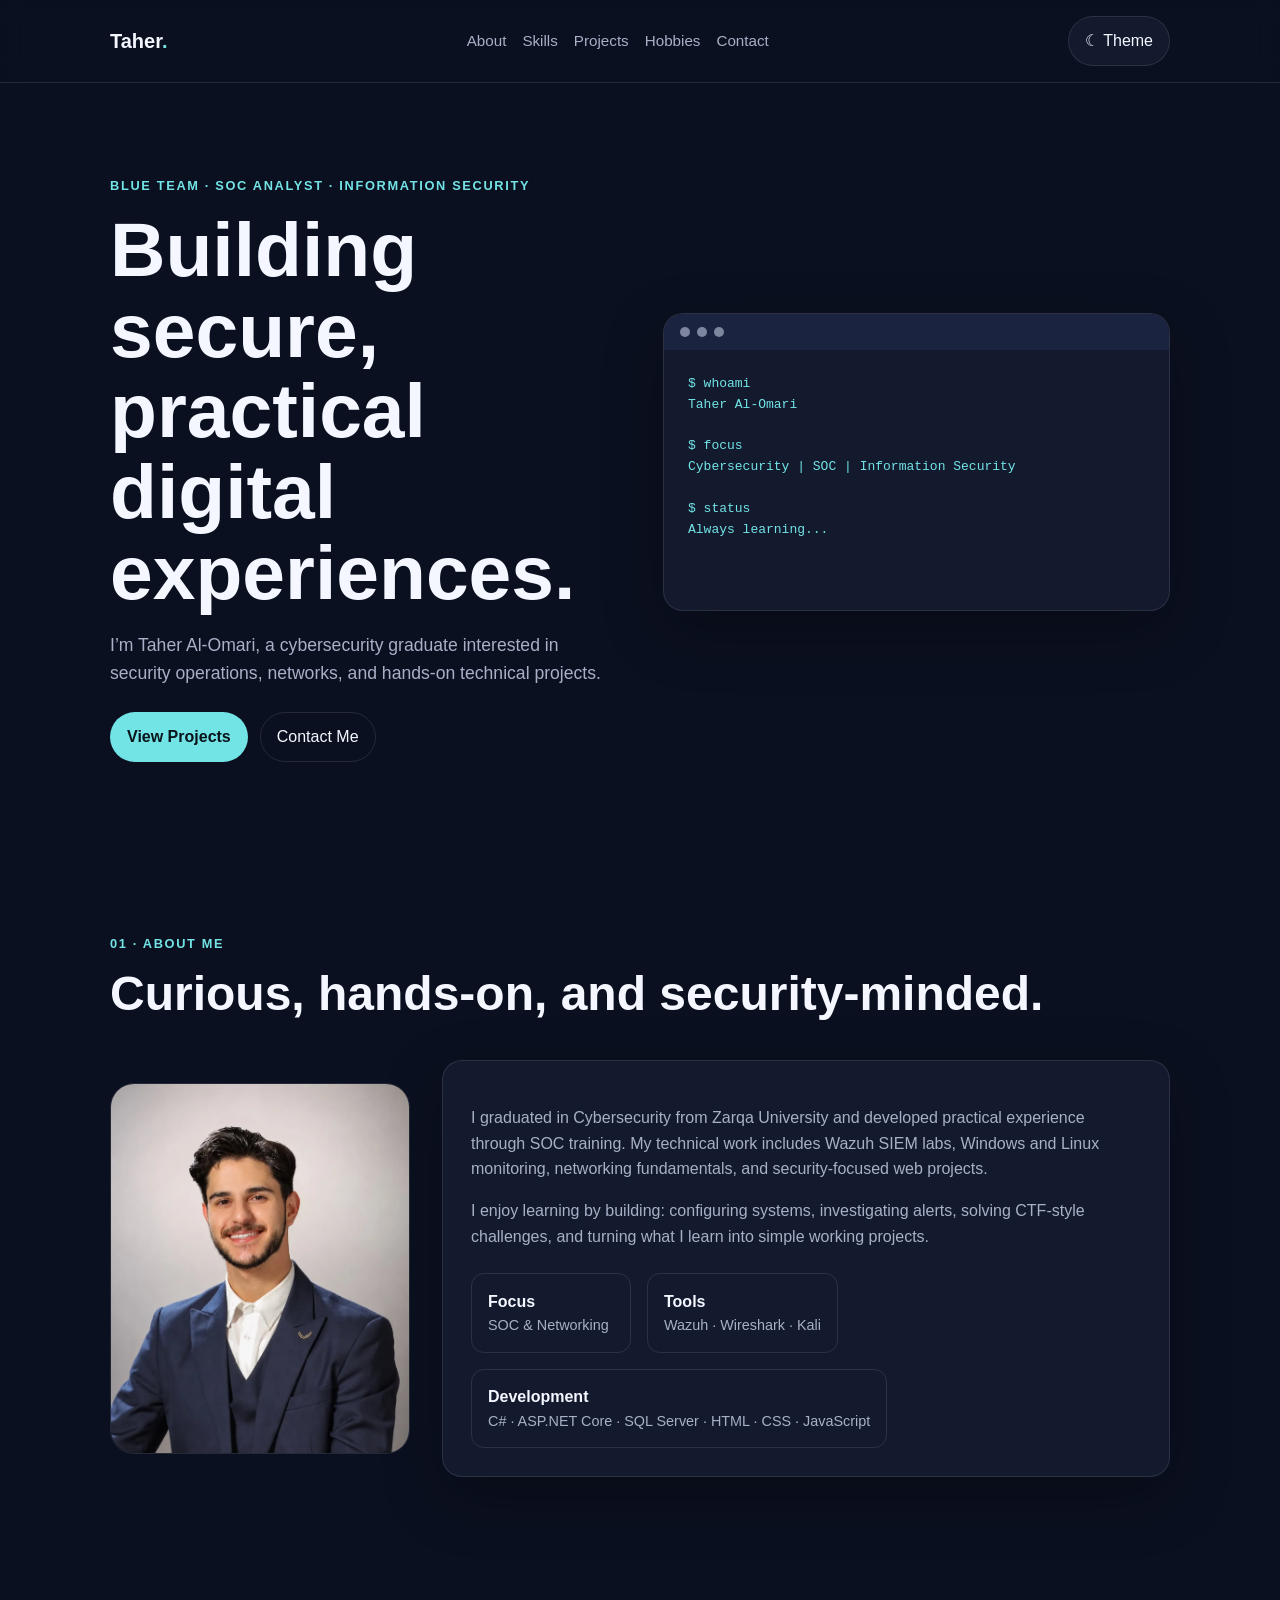
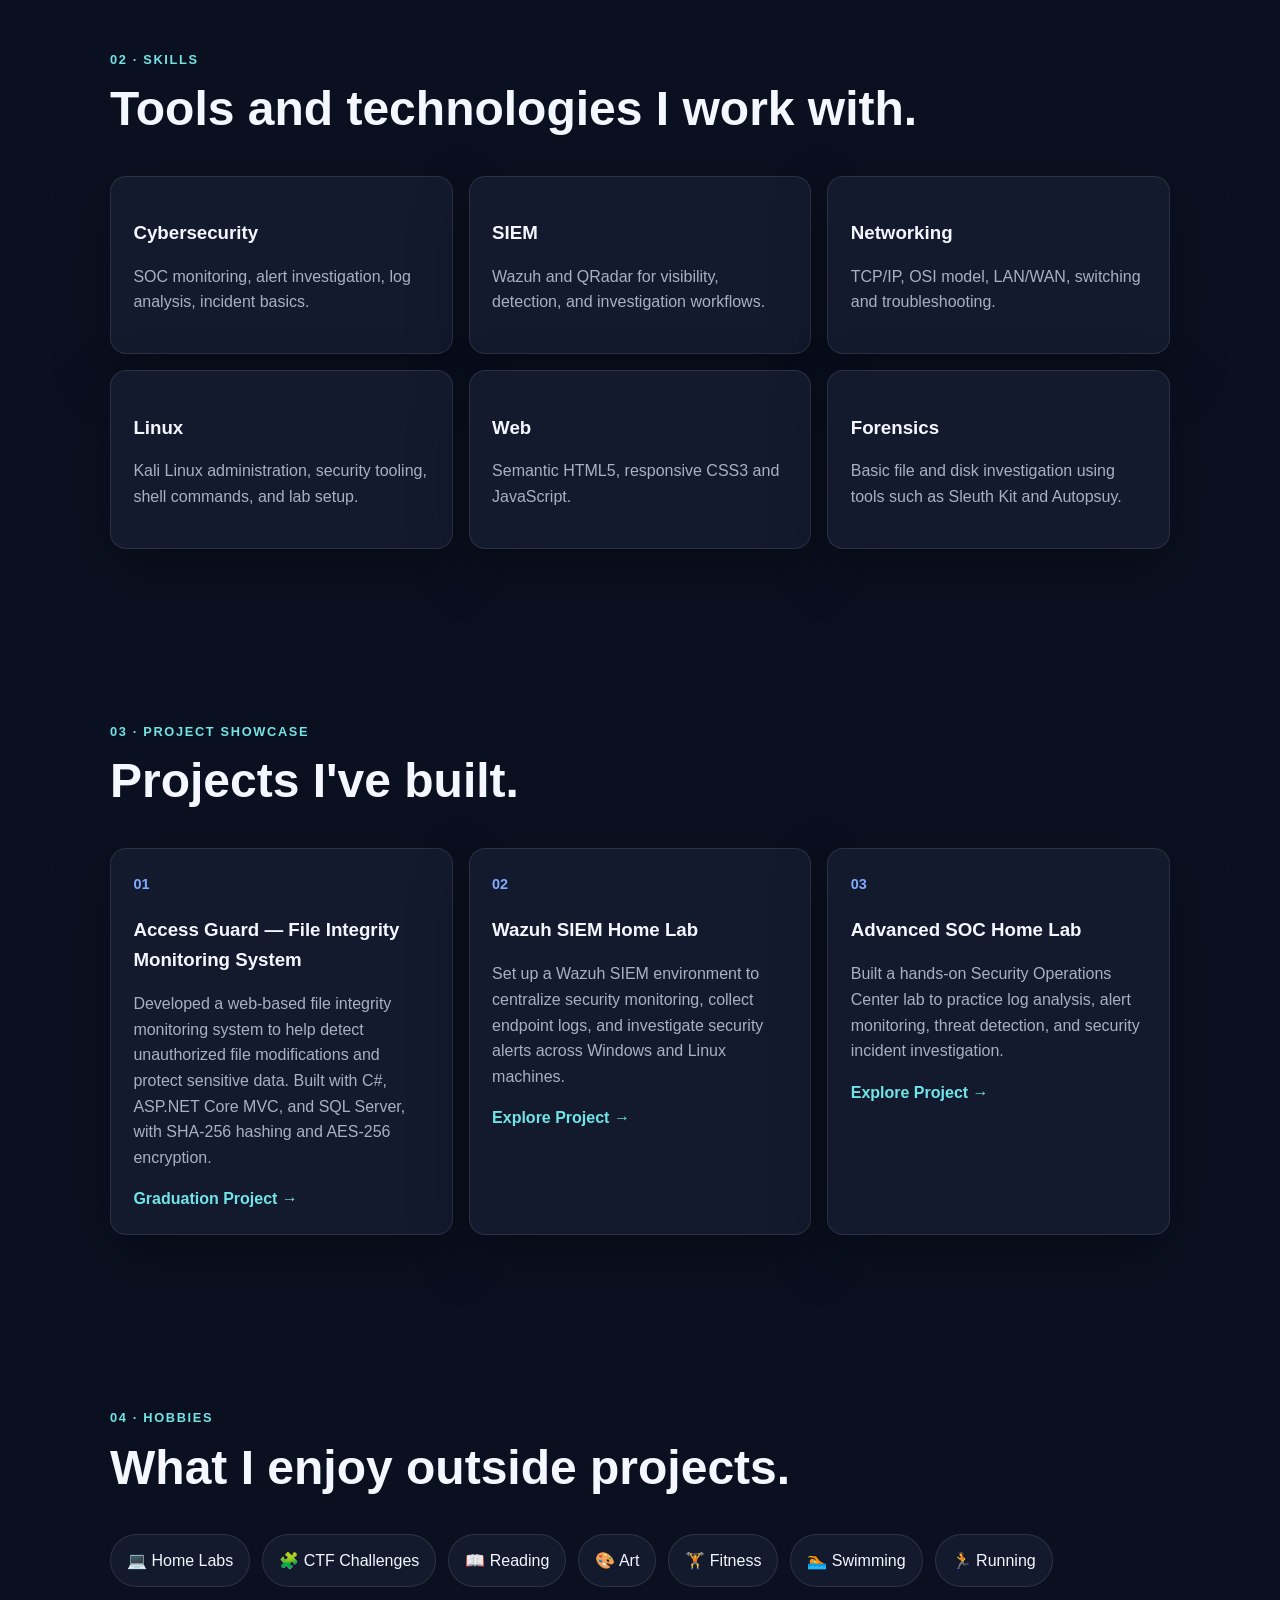
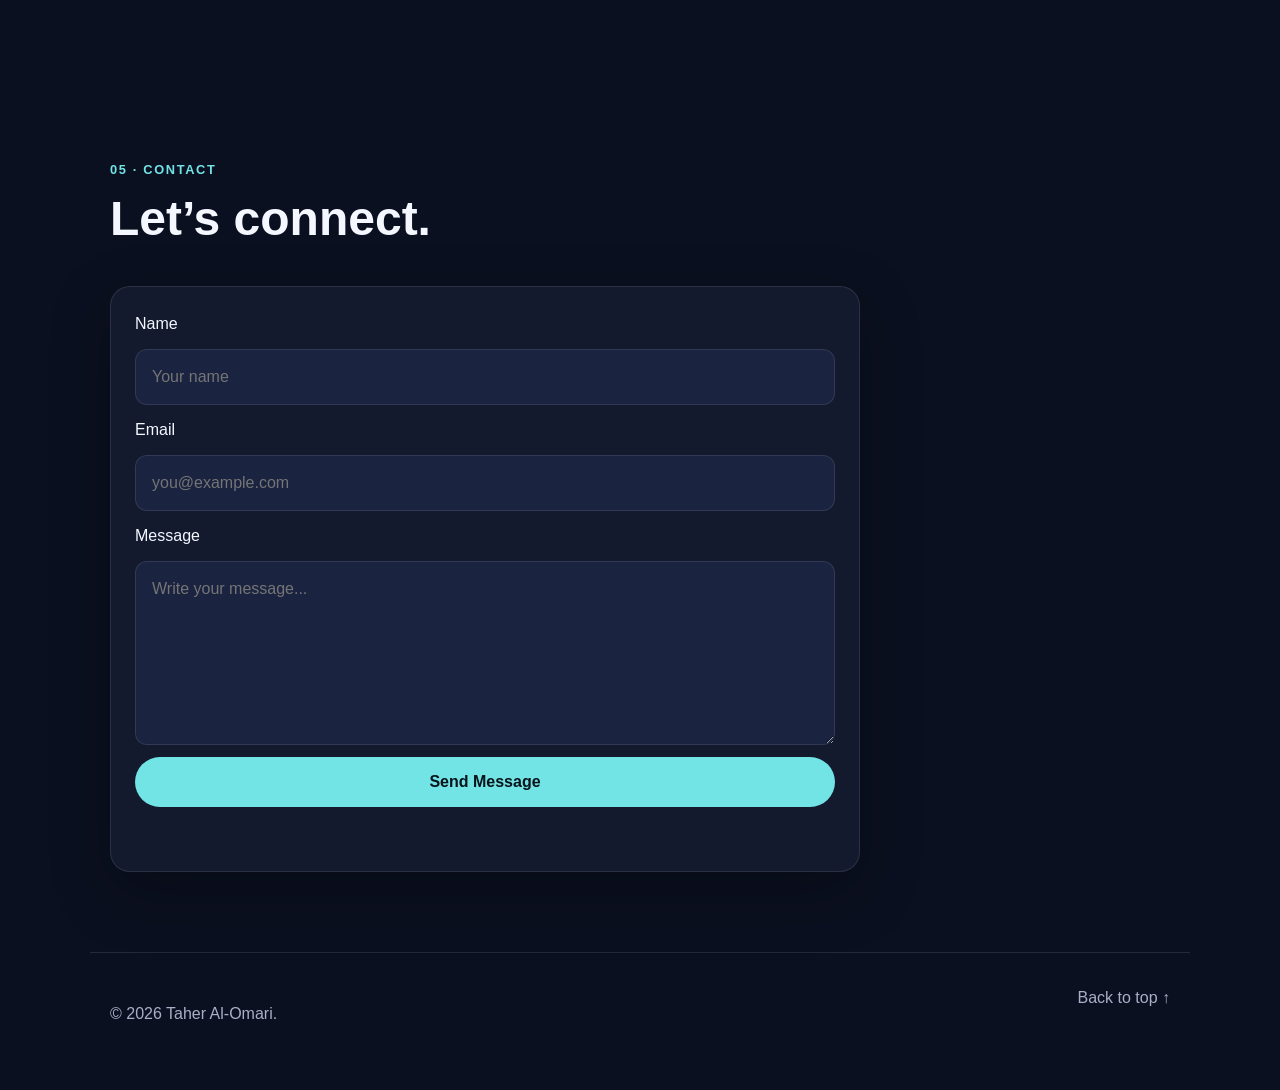
==== ex00/index.html @ 56b5a168 "complete" ====
<!DOCTYPE html>
<html lang="en" dir="ltr">
<head>
    <meta charset="UTF-8">
    <meta name="viewport" content="width=device-width, initial-scale=1.0">
    <meta name="description" content="Taher Al-Omari - Cybersecurity portfolio">
    <title>Taher Al-Omari | Cybersecurity Portfolio</title>
    <link rel="stylesheet" href="style.css">
</head>
<body>
    <header class="site-header" id="home">
        <nav class="navbar" aria-label="Main navigation">
            <a class="logo" href="#home">Taher<span>.</span></a>
            <div class="nav-links">
                <a href="#about">About</a>
                <a href="#skills">Skills</a>
                <a href="#projects">Projects</a>
                <a href="#hobbies">Hobbies</a>
                <a href="#contact">Contact</a>
            </div>
            <button id="themeButton" class="theme-button" type="button" aria-label="Switch theme">☾ Theme</button>
        </nav>
    </header>

    <main>
        <section class="hero section">
            <div class="hero-text">
                <p class="eyebrow">Blue Team · SOC Analyst · Information Security</p>
                <h1>Building secure, practical digital experiences.</h1>
                <p class="hero-description">
                    I’m Taher Al-Omari, a cybersecurity graduate interested in security operations,
                    networks, and hands-on technical projects.
                </p>
                <div class="hero-actions">
                    <a class="button primary" href="#projects">View Projects</a>
                    <a class="button secondary" href="#contact">Contact Me</a>
                </div>
            </div>

            <div class="hero-card" aria-label="Profile summary">
                <div class="terminal-top"><span></span><span></span><span></span></div>
                <pre><code>$ whoami
Taher Al-Omari

$ focus
Cybersecurity | SOC | Information Security 

$ status
Always learning...</code></pre>
            </div>
        </section>

        <section class="section" id="about">
            <div class="section-heading">
                <p class="eyebrow">01 · About Me</p>
                <h2>Curious, hands-on, and security-minded.</h2>
            </div>
            <div class="about-grid">
                <div class="profile-frame">
                    <img src="assets/profile.jpg" alt="Profile placeholder for Taher Al-Omari">
                </div>
                <div class="about-copy">
                    <p>
                        I graduated in Cybersecurity from Zarqa University and developed practical experience
                        through SOC training. My technical work includes Wazuh SIEM labs, Windows and
                        Linux monitoring, networking fundamentals, and security-focused web projects.
                    </p>
                    <p>
                        I enjoy learning by building: configuring systems, investigating alerts, solving CTF-style
                        challenges, and turning what I learn into simple working projects.
                    </p>
                    <div class="quick-facts">
                        <div><strong>Focus</strong><span>SOC & Networking</span></div>
                        <div><strong>Tools</strong><span>Wazuh · Wireshark · Kali</span></div>
                        <div><strong>Development</strong><span>C# · ASP.NET Core · SQL Server · HTML · CSS · JavaScript</span></div>
                    </div>
                </div>
            </div>
        </section>

        <section class="section" id="skills">
            <div class="section-heading">
                <p class="eyebrow">02 · Skills</p>
                <h2>Tools and technologies I work with.</h2>
            </div>
            <div class="skills-grid">
                <article class="skill-card"><h3>Cybersecurity</h3><p>SOC monitoring, alert investigation, log analysis, incident basics.</p></article>
                <article class="skill-card"><h3>SIEM</h3><p>Wazuh and QRadar for visibility, detection, and investigation workflows.</p></article>
                <article class="skill-card"><h3>Networking</h3><p>TCP/IP, OSI model, LAN/WAN, switching and troubleshooting.</p></article>
                <article class="skill-card"><h3>Linux</h3><p>Kali Linux administration, security tooling, shell commands, and lab setup.</p></article>
                <article class="skill-card"><h3>Web</h3><p>Semantic HTML5, responsive CSS3 and JavaScript.</p></article>
                <article class="skill-card"><h3>Forensics</h3><p>Basic file and disk investigation using tools such as Sleuth Kit and Autopsuy.</p></article>
            </div>
        </section>

        
        <section class="section" id="projects">
            <div class="section-heading">
                <p class="eyebrow">03 · Project Showcase</p>
                <h2>Projects I've built.</h2>
            </div>

            <div class="projects-grid">

                <article class="project-card">
                    <span class="project-number">01</span>
                    <h3>Access Guard — File Integrity Monitoring System</h3>
                    <p>
                        Developed a web-based file integrity monitoring system
                        to help detect unauthorized file modifications and
                        protect sensitive data. Built with C#, ASP.NET Core MVC,
                        and SQL Server, with SHA-256 hashing and AES-256 encryption.
                    </p>
                    <a href="https://github.com/taheralomary/AccessGuard.git" class="project-link">Graduation Project →</a>
                </article>

                <article class="project-card">
                    <span class="project-number">02</span>
                    <h3>Wazuh SIEM Home Lab</h3>
                    <p>
                        Set up a Wazuh SIEM environment to centralize security
                        monitoring, collect endpoint logs, and investigate
                        security alerts across Windows and Linux machines.
                    </p>
                    <a href="https://github.com/taheralomary/SOC-Level1-Wazuh-Detection-Lab.git" class="project-link">Explore Project →</a>
                </article>

                <article class="project-card">
                    <span class="project-number">03</span>
                    <h3>Advanced SOC Home Lab</h3>
                    <p>
                        Built a hands-on Security Operations Center lab to
                        practice log analysis, alert monitoring, threat
                        detection, and security incident investigation.
                    </p>
                    <a href="https://github.com/taheralomary/SOC-Level-2-Detection-Lab.git" class="project-link">Explore Project →</a>
                </article>

            </div>
        </section>


        <section class="section" id="hobbies">
            <div class="section-heading">
                <p class="eyebrow">04 · Hobbies</p>
                <h2>What I enjoy outside projects.</h2>
            </div>
            <div class="hobbies-row">
                <span>💻 Home Labs</span>
                <span>🧩 CTF Challenges</span>
                <span>📖 Reading</span>
                <span>🎨 Art</span>
                <span>🏋️ Fitness</span>
                <span>🏊 Swimming</span>
                <span>🏃 Running</span>
            </div>
        </section>

        <section class="section" id="contact">
            <div class="section-heading">
                <p class="eyebrow">05 · Contact</p>
                <h2>Let’s connect.</h2>
            </div>
            <form class="contact-form" id="contactForm">
                <label for="name">Name</label>
                <input id="name" name="name" type="text" placeholder="Your name" required>

                <label for="email">Email</label>
                <input id="email" name="email" type="email" placeholder="you@example.com" required>

                <label for="message">Message</label>
                <textarea id="message" name="message" rows="6" placeholder="Write your message..." required></textarea>

                <button class="button primary" type="submit">Send Message</button>
                <p id="formMessage" class="form-message" aria-live="polite"></p>
            </form>
        </section>
    </main>

    <footer class="site-footer">
        <p>© 2026 Taher Al-Omari.</p>
        <a href="#home">Back to top ↑</a>
    </footer>

    <script src="script.js"></script>
</body>
</html>
---- ex00/style.css ----
:root {
    --bg: #0b1020;
    --surface: #131a2e;
    --surface-2: #1a2340;
    --text: #f4f7ff;
    --muted: #a8b0c7;
    --accent: #72e4e6;
    --accent-2: #82aaff;
    --border: rgba(255, 255, 255, 0.10);
    --shadow: 0 20px 60px rgba(0, 0, 0, 0.28);
}

body.light-theme {
    --bg: #f6f8fc;
    --surface: #ffffff;
    --surface-2: #eef2f9;
    --text: #152038;
    --muted: #5d6982;
    --accent: #13795b;
    --accent-2: #395bd6;
    --border: rgba(21, 32, 56, 0.12);
    --shadow: 0 20px 60px rgba(52, 69, 104, 0.14);
}

* { box-sizing: border-box; }
html { scroll-behavior: smooth; }
body {
    margin: 0;
    font-family: Arial, Helvetica, sans-serif;
    background: var(--bg);
    color: var(--text);
    line-height: 1.6;
    transition: background-color 0.3s ease, color 0.3s ease;
}

a { color: inherit; text-decoration: none; }
button, input, textarea { font: inherit; }

.site-header {
    position: sticky;
    top: 0;
    z-index: 10;
    background: color-mix(in srgb, var(--bg) 88%, transparent);
    backdrop-filter: blur(12px);
    border-bottom: 1px solid var(--border);
}

.navbar {
    max-width: 1100px;
    margin: 0 auto;
    padding: 1rem 1.25rem;
    display: flex;
    align-items: center;
    justify-content: space-between;
    gap: 1rem;
}

.logo { font-size: 1.25rem; font-weight: 800; }
.logo span { color: var(--accent); }
.nav-links { display: flex; gap: 1rem; flex-wrap: wrap; justify-content: center; }
.nav-links a { color: var(--muted); font-size: 0.95rem; }
.nav-links a:hover { color: var(--text); }

.theme-button, .button {
    border: 1px solid var(--border);
    border-radius: 999px;
    padding: 0.7rem 1rem;
    cursor: pointer;
    transition: transform 0.2s ease, background-color 0.2s ease, color 0.2s ease;
}
.theme-button { background: var(--surface); color: var(--text); }
.theme-button:hover, .button:hover { transform: translateY(-2px); }

.section { max-width: 1100px; margin: 0 auto; padding: 5rem 1.25rem; }
.hero { min-height: 78vh; display: flex; align-items: center; gap: 3rem; }
.hero-text, .hero-card { flex: 1; }
.eyebrow { color: var(--accent); text-transform: uppercase; letter-spacing: 0.13em; font-weight: 700; font-size: 0.8rem; }
h1 { font-size: clamp(2.6rem, 6vw, 5rem); line-height: 1.05; margin: 0.6rem 0 1.2rem; }
h2 { font-size: clamp(2rem, 4vw, 3rem); line-height: 1.1; margin-top: 0.4rem; }
h3 { margin-bottom: 0.4rem; }
.hero-description { max-width: 650px; color: var(--muted); font-size: 1.1rem; }
.hero-actions { display: flex; flex-wrap: wrap; gap: 0.75rem; margin-top: 1.5rem; }
.primary { background: var(--accent); color: #08131a; border-color: transparent; font-weight: 800; }
.secondary { background: transparent; color: var(--text); }

.hero-card, .skill-card, .project-card, .contact-form, .about-copy {
    background: var(--surface);
    border: 1px solid var(--border);
    box-shadow: var(--shadow);
}
.hero-card { border-radius: 1.25rem; overflow: hidden; }
.terminal-top { display: flex; gap: 0.45rem; padding: 0.8rem 1rem; background: var(--surface-2); }
.terminal-top span { width: 10px; height: 10px; border-radius: 50%; background: var(--muted); opacity: 0.7; }
.hero-card pre { margin: 0; padding: 1.5rem; min-height: 260px; overflow: auto; color: var(--accent); }

.section-heading { margin-bottom: 2rem; }
.about-grid { display: flex; gap: 2rem; align-items: center; }
.profile-frame { flex: 0 0 300px; }
.profile-frame img { display: block; width: 100%; border-radius: 1.5rem; border: 1px solid var(--border); }
.about-copy { flex: 1; padding: 1.75rem; border-radius: 1.25rem; }
.about-copy p { color: var(--muted); }
.quick-facts { display: flex; gap: 1rem; flex-wrap: wrap; margin-top: 1.5rem; }
.quick-facts div { display: flex; flex-direction: column; padding: 0.9rem 1rem; border: 1px solid var(--border); border-radius: 0.8rem; min-width: 160px; }
.quick-facts span { color: var(--muted); font-size: 0.9rem; }

.skills-grid, .projects-grid { display: flex; flex-wrap: wrap; gap: 1rem; }
.skill-card, .project-card { flex: 1 1 30%; min-width: 220px; padding: 1.4rem; border-radius: 1rem; }
.skill-card p, .project-card p { color: var(--muted); }
.project-number { color: var(--accent-2); font-weight: 800; font-size: 0.9rem; }
.project-link { color: var(--accent); font-weight: 700; }

.hobbies-row { display: flex; flex-wrap: wrap; gap: 0.75rem; }
.hobbies-row span { padding: 0.8rem 1rem; background: var(--surface); border: 1px solid var(--border); border-radius: 999px; }

.contact-form { max-width: 750px; padding: 1.5rem; border-radius: 1.25rem; display: flex; flex-direction: column; gap: 0.75rem; }
.contact-form input, .contact-form textarea {
    width: 100%;
    padding: 0.9rem 1rem;
    border-radius: 0.75rem;
    border: 1px solid var(--border);
    background: var(--surface-2);
    color: var(--text);
    resize: vertical;
}
.contact-form input:focus, .contact-form textarea:focus { outline: 2px solid var(--accent); outline-offset: 1px; }
.form-message { margin: 0.25rem 0 0; color: var(--accent); min-height: 1.5rem; }

.site-footer { max-width: 1100px; margin: 0 auto; padding: 2rem 1.25rem 3rem; display: flex; justify-content: space-between; gap: 1rem; flex-wrap: wrap; border-top: 1px solid var(--border); color: var(--muted); }



@media (max-width: 820px) {
    .navbar { flex-wrap: wrap; }
    .nav-links { order: 3; width: 100%; }
    .hero, .about-grid { flex-direction: column; align-items: stretch; }
    .profile-frame { flex-basis: auto; max-width: 320px; margin: 0 auto; }
    .section { padding-top: 4rem; padding-bottom: 4rem; }
}

@media (max-width: 520px) {
    .nav-links { gap: 0.6rem; font-size: 0.9rem; }
    .theme-button { padding: 0.6rem 0.8rem; }
    .hero { min-height: auto; padding-top: 3rem; }
    h1 { font-size: 2.5rem; }
    .skill-card, .project-card { min-width: 100%; }
}


/* Project Card Hover Effect */
.project-card {
    transition:
        transform 0.3s ease,
        border-color 0.3s ease,
        box-shadow 0.3s ease,
        background-color 0.3s ease;
}

.project-card:hover,
.project-card:focus-within {
    transform: translateY(-8px);
    border-color: #73e0e0;
    box-shadow: 0 12px 30px rgba(115, 224, 224, 0.12);
    background-color: #19233a;
}

/* Animate the project number */
.project-number {
    transition: color 0.3s ease;
}

.project-card:hover .project-number,
.project-card:focus-within .project-number {
    color: #73e0e0;
}

/* Animate the project links */
.project-link {
    display: inline-block;
    transition: transform 0.3s ease, color 0.3s ease;
}

.project-link:hover,
.project-link:focus-visible {
    color: #ffffff;
    transform: translateX(5px);
}

/* Respect users who prefer reduced motion */
@media (prefers-reduced-motion: reduce) {
    .project-card,
    .project-number,
    .project-link {
        transition: none;
    }

    .project-card:hover,
    .project-card:focus-within,
    .project-link:hover {
        transform: none;
    }
}
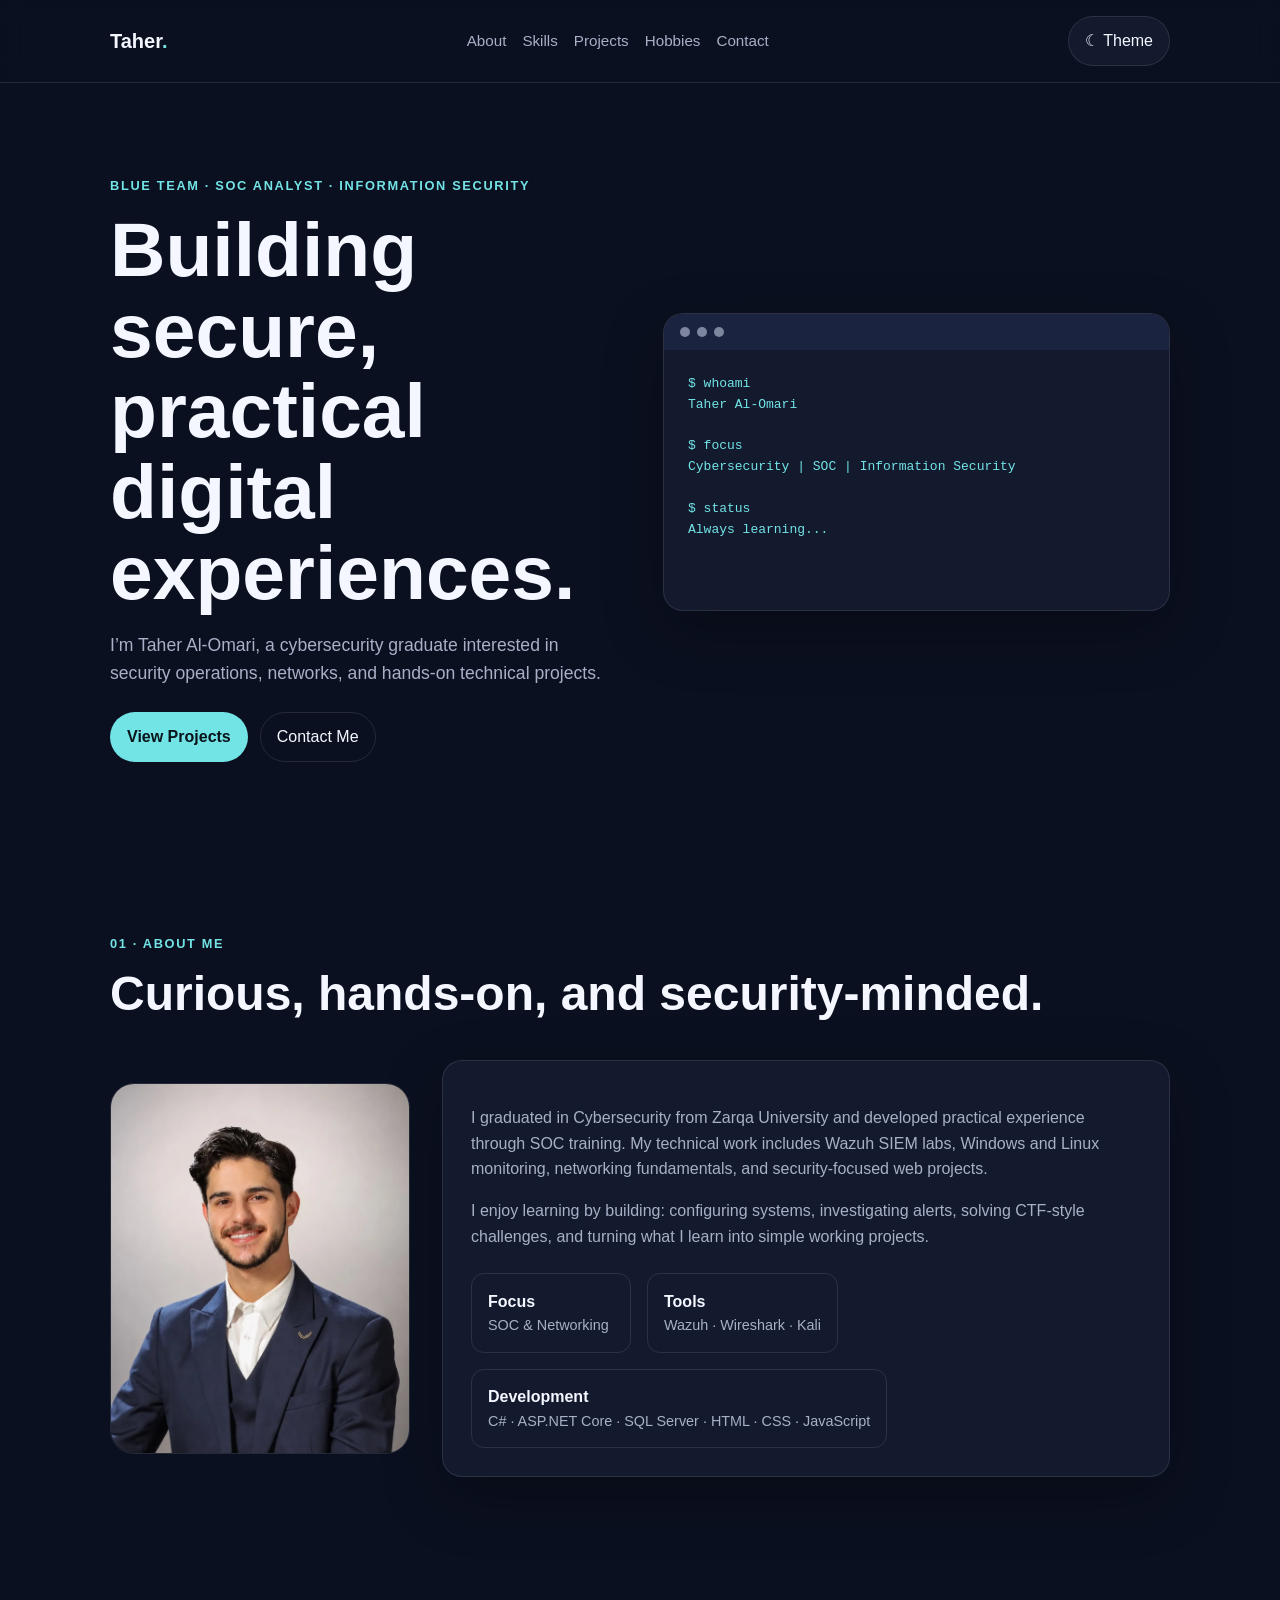
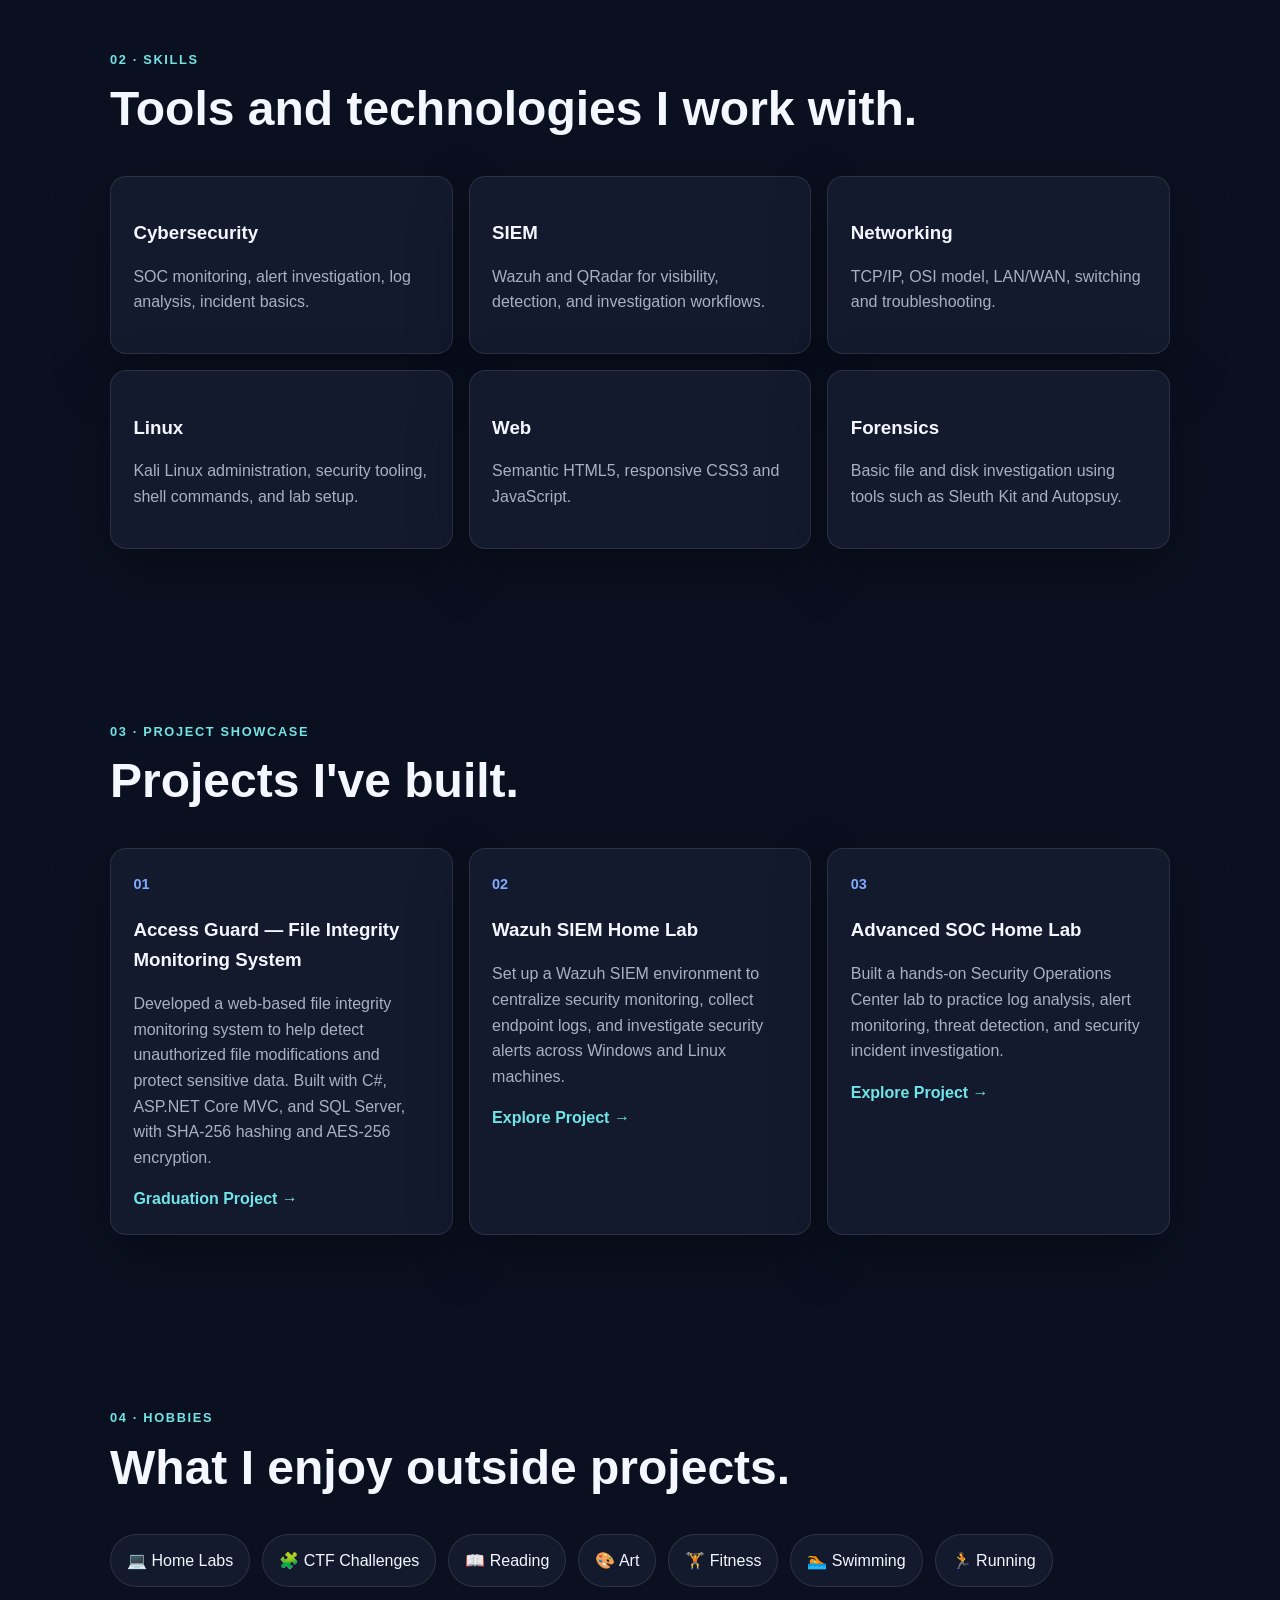
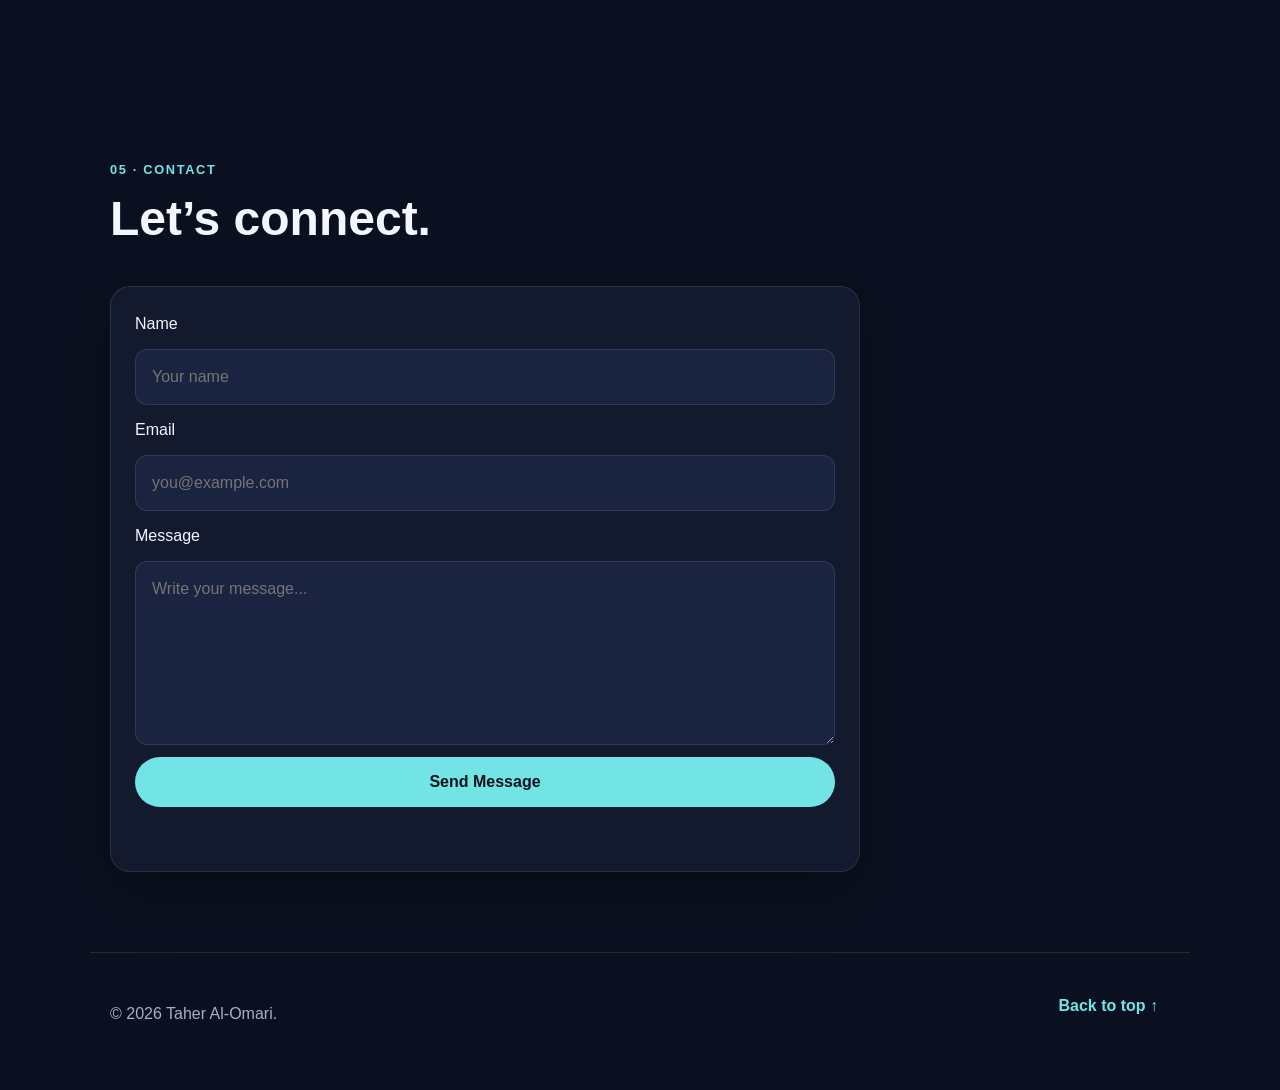
==== commit 1de05b6d: "complete" ====
--- a/ex00/index.html
+++ b/ex00/index.html
@@ -177,10 +177,12 @@
         </section>
     </main>
 
+    
     <footer class="site-footer">
         <p>© 2026 Taher Al-Omari.</p>
-        <a href="#home">Back to top ↑</a>
+        <a href="#home" class="back-to-top">Back to top ↑</a>
     </footer>
+
 
     <script src="script.js"></script>
 </body>
--- a/ex00/style.css
+++ b/ex00/style.css
@@ -146,59 +146,88 @@
 }
 
 
+
 /* Project Card Hover Effect */
 .project-card {
-    transition:
-        transform 0.3s ease,
-        border-color 0.3s ease,
-        box-shadow 0.3s ease,
-        background-color 0.3s ease;
-}
-
-.project-card:hover,
-.project-card:focus-within {
+    position: relative;
+    transition: transform 0.3s ease,
+                border-color 0.3s ease,
+                box-shadow 0.3s ease,
+                background-color 0.3s ease;
+}
+
+.project-card:hover {
     transform: translateY(-8px);
-    border-color: #73e0e0;
-    box-shadow: 0 12px 30px rgba(115, 224, 224, 0.12);
-    background-color: #19233a;
-}
-
-/* Animate the project number */
+    border-color: var(--accent);
+    box-shadow: 0 12px 30px rgba(114, 228, 230, 0.18);
+    background-color: var(--surface-2);
+}
+
 .project-number {
     transition: color 0.3s ease;
 }
 
-.project-card:hover .project-number,
-.project-card:focus-within .project-number {
-    color: #73e0e0;
-}
-
-/* Animate the project links */
+.project-card:hover .project-number {
+    color: var(--accent);
+}
+
 .project-link {
     display: inline-block;
     transition: transform 0.3s ease, color 0.3s ease;
 }
 
-.project-link:hover,
-.project-link:focus-visible {
-    color: #ffffff;
+.project-link:hover {
+    color: var(--text);
     transform: translateX(5px);
 }
 
-/* Respect users who prefer reduced motion */
+/* Also animate skill cards */
+.skill-card {
+    transition: transform 0.3s ease,
+                border-color 0.3s ease,
+                box-shadow 0.3s ease;
+}
+
+.skill-card:hover {
+    transform: translateY(-6px);
+    border-color: var(--accent);
+    box-shadow: 0 12px 30px rgba(114, 228, 230, 0.12);
+}
+
 @media (prefers-reduced-motion: reduce) {
     .project-card,
     .project-number,
-    .project-link {
+    .project-link,
+    .skill-card {
         transition: none;
     }
 
     .project-card:hover,
-    .project-card:focus-within,
-    .project-link:hover {
+    .project-link:hover,
+    .skill-card:hover {
         transform: none;
     }
 }
 
 
 
+
+.back-to-top {
+    display: inline-block;
+    color: var(--accent);
+    font-weight: 700;
+    padding: 8px 12px;
+    border-radius: 8px;
+    transition: color 0.2s ease,
+                background-color 0.2s ease,
+                transform 0.2s ease;
+}
+
+.back-to-top:hover {
+    color: var(--text);
+    background-color: var(--surface-2);
+    transform: translateY(-3px);
+}
+
+
+
